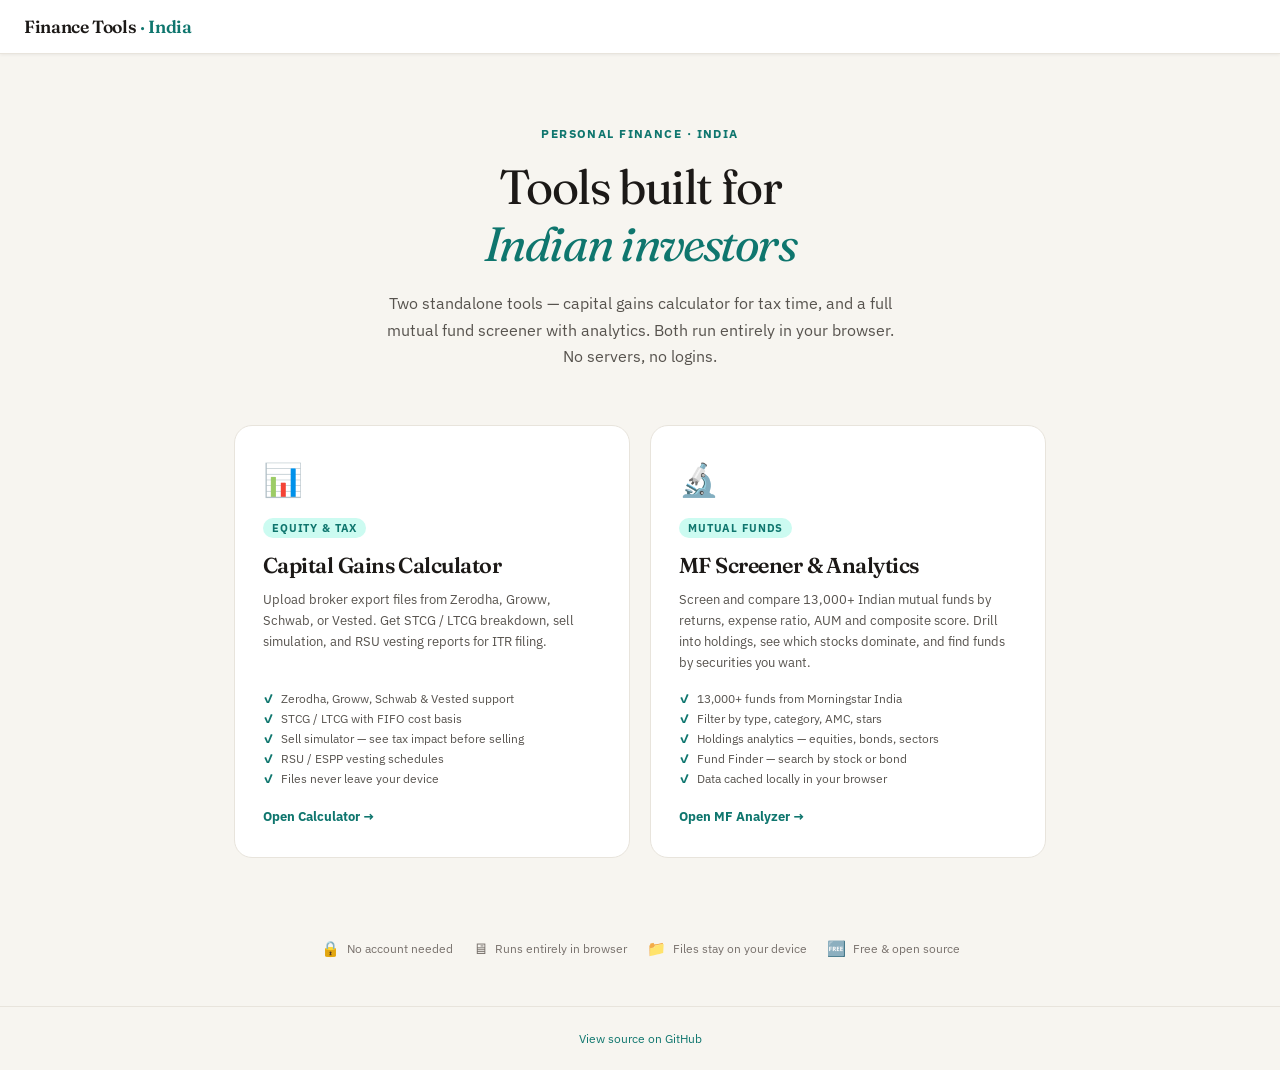
==== index.html @ f5ee78d6 "Add hub landing page, link both tools from home - index.html: new landing page with cards for both t" ====
<!DOCTYPE html>
<html lang="en">
<head>
<meta charset="UTF-8">
<meta name="viewport" content="width=device-width,initial-scale=1">
<title>Finance Tools · India</title>
<meta name="description" content="Personal finance tools for Indian investors. Tax & capital gains calculator, mutual fund screener and analytics. Runs entirely in your browser.">
<link rel="preconnect" href="https://fonts.googleapis.com">
<link href="https://fonts.googleapis.com/css2?family=Fraunces:opsz,wght@9..144,300;9..144,400;9..144,600&family=IBM+Plex+Sans:wght@400;500;600;700&display=swap" rel="stylesheet">
<style>
:root{
  --c:#F7F5F0;--s:#fff;--b:#E8E4DC;--ink:#1C1917;--mu:#57534E;--sub:#78716C;
  --a:#0F766E;--ah:#0D5F58;--as:#CCFBF1;
  --g:#15803D;--r:#B91C1C;
  --fd:'Fraunces',Georgia,serif;--fu:'IBM Plex Sans',system-ui,sans-serif;
}
*{box-sizing:border-box;margin:0;padding:0}
html,body{min-height:100%;font-family:var(--fu);background:var(--c);color:var(--ink);-webkit-font-smoothing:antialiased}

/* ── HEADER ── */
.hdr{background:var(--s);border-bottom:1px solid var(--b);padding:0 24px;height:54px;display:flex;align-items:center;box-shadow:0 1px 3px rgba(28,25,23,.06)}
.hdr-brand{font-family:var(--fd);font-size:1.1rem;font-weight:600;letter-spacing:-.02em;color:var(--ink)}
.hdr-brand span{color:var(--a)}

/* ── HERO ── */
.hero{max-width:740px;margin:0 auto;padding:72px 24px 56px;text-align:center}
.hero-eyebrow{font-size:.75rem;font-weight:700;letter-spacing:.12em;text-transform:uppercase;color:var(--a);margin-bottom:18px}
.hero h1{font-family:var(--fd);font-size:clamp(2rem,5vw,3rem);font-weight:400;line-height:1.18;letter-spacing:-.03em;color:var(--ink);margin-bottom:18px}
.hero h1 em{font-style:italic;color:var(--a)}
.hero p{font-size:1rem;color:var(--mu);line-height:1.65;max-width:520px;margin:0 auto}

/* ── CARDS ── */
.cards{max-width:860px;margin:0 auto;padding:0 24px 80px;display:grid;grid-template-columns:1fr 1fr;gap:20px}
@media(max-width:620px){.cards{grid-template-columns:1fr;padding:0 16px 60px}}

.card{background:var(--s);border:1.5px solid var(--b);border-radius:18px;padding:32px 28px;display:flex;flex-direction:column;gap:0;transition:border-color .2s,box-shadow .2s;cursor:pointer;text-decoration:none;color:inherit;position:relative;overflow:hidden}
.card:hover{border-color:var(--a);box-shadow:0 8px 32px rgba(15,118,110,.12)}
.card::before{content:'';position:absolute;inset:0;background:linear-gradient(135deg,rgba(15,118,110,.04) 0%,transparent 60%);opacity:0;transition:opacity .2s}
.card:hover::before{opacity:1}

.card-icon{font-size:2rem;margin-bottom:18px;display:block}
.card-badge{display:inline-flex;align-items:center;gap:4px;font-size:.67rem;font-weight:700;text-transform:uppercase;letter-spacing:.08em;padding:3px 9px;border-radius:20px;margin-bottom:14px;width:fit-content}
.badge-ready{background:var(--as);color:var(--a)}
.badge-local{background:#ECFDF5;color:#065F46}

.card h2{font-family:var(--fd);font-size:1.35rem;font-weight:600;letter-spacing:-.025em;line-height:1.25;margin-bottom:10px}
.card p{font-size:.82rem;color:var(--mu);line-height:1.6;flex:1}

.card-features{list-style:none;margin-top:18px;display:flex;flex-direction:column;gap:5px}
.card-features li{font-size:.75rem;color:var(--mu);display:flex;align-items:center;gap:7px}
.card-features li::before{content:'✓';color:var(--a);font-weight:700;font-size:.72rem;flex-shrink:0}

.card-arrow{margin-top:22px;display:flex;align-items:center;gap:6px;font-size:.8rem;font-weight:700;color:var(--a);transition:gap .15s}
.card:hover .card-arrow{gap:10px}

/* ── FOOTER ── */
.footer{border-top:1px solid var(--b);padding:24px;text-align:center;font-size:.75rem;color:var(--sub)}
.footer a{color:var(--a);text-decoration:none}
.footer a:hover{text-decoration:underline}

/* ── PRIVACY STRIP ── */
.privacy{max-width:860px;margin:0 auto;padding:0 24px 48px;display:flex;align-items:center;justify-content:center;gap:20px;flex-wrap:wrap}
.privacy-item{display:flex;align-items:center;gap:7px;font-size:.75rem;color:var(--sub)}
.privacy-item span{font-size:.95rem}
</style>
</head>
<body>

<header class="hdr">
  <div class="hdr-brand">Finance Tools <span>· India</span></div>
</header>

<section class="hero">
  <div class="hero-eyebrow">Personal Finance · India</div>
  <h1>Tools built for<br><em>Indian investors</em></h1>
  <p>Two standalone tools — capital gains calculator for tax time, and a full mutual fund screener with analytics. Both run entirely in your browser. No servers, no logins.</p>
</section>

<div class="cards">

  <!-- Equity / Tax Analyzer -->
  <a class="card" href="./equity-analyzer.html">
    <span class="card-icon">📊</span>
    <span class="card-badge badge-ready">Equity &amp; Tax</span>
    <h2>Capital Gains Calculator</h2>
    <p>Upload broker export files from Zerodha, Groww, Schwab, or Vested. Get STCG / LTCG breakdown, sell simulation, and RSU vesting reports for ITR filing.</p>
    <ul class="card-features">
      <li>Zerodha, Groww, Schwab &amp; Vested support</li>
      <li>STCG / LTCG with FIFO cost basis</li>
      <li>Sell simulator — see tax impact before selling</li>
      <li>RSU / ESPP vesting schedules</li>
      <li>Files never leave your device</li>
    </ul>
    <div class="card-arrow">Open Calculator →</div>
  </a>

  <!-- MF Analyzer -->
  <a class="card" href="./MF_Analyzer/">
    <span class="card-icon">🔬</span>
    <span class="card-badge badge-ready">Mutual Funds</span>
    <h2>MF Screener &amp; Analytics</h2>
    <p>Screen and compare 13,000+ Indian mutual funds by returns, expense ratio, AUM and composite score. Drill into holdings, see which stocks dominate, and find funds by securities you want.</p>
    <ul class="card-features">
      <li>13,000+ funds from Morningstar India</li>
      <li>Filter by type, category, AMC, stars</li>
      <li>Holdings analytics — equities, bonds, sectors</li>
      <li>Fund Finder — search by stock or bond</li>
      <li>Data cached locally in your browser</li>
    </ul>
    <div class="card-arrow">Open MF Analyzer →</div>
  </a>

</div>

<div class="privacy">
  <div class="privacy-item"><span>🔒</span> No account needed</div>
  <div class="privacy-item"><span>🖥</span> Runs entirely in browser</div>
  <div class="privacy-item"><span>📁</span> Files stay on your device</div>
  <div class="privacy-item"><span>🆓</span> Free &amp; open source</div>
</div>

<footer class="footer">
  <a href="https://github.com/pawoPawan/equity_analyzer" target="_blank">View source on GitHub</a>
</footer>

</body>
</html>
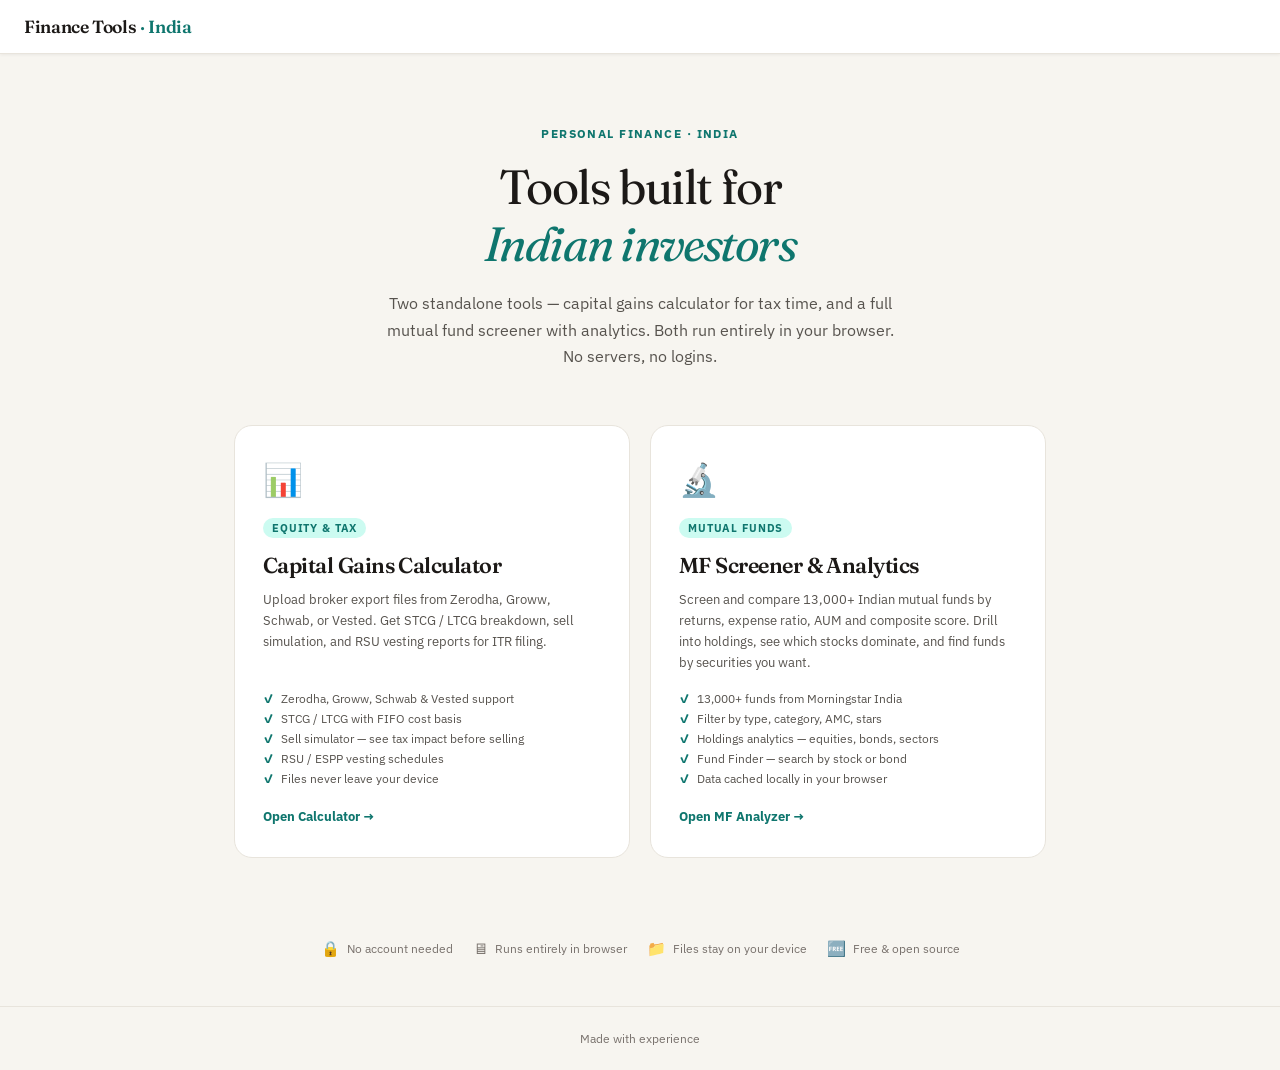
==== commit 3b1455eb: "Replace GitHub source link with 'Made with experience' Co-Authored-By: Claude Sonnet 4.6 <noreply@an" ====
--- a/index.html
+++ b/index.html
@@ -120,7 +120,7 @@
 </div>
 
 <footer class="footer">
-  <a href="https://github.com/pawoPawan/equity_analyzer" target="_blank">View source on GitHub</a>
+  <span>Made with experience</span>
 </footer>
 
 </body>
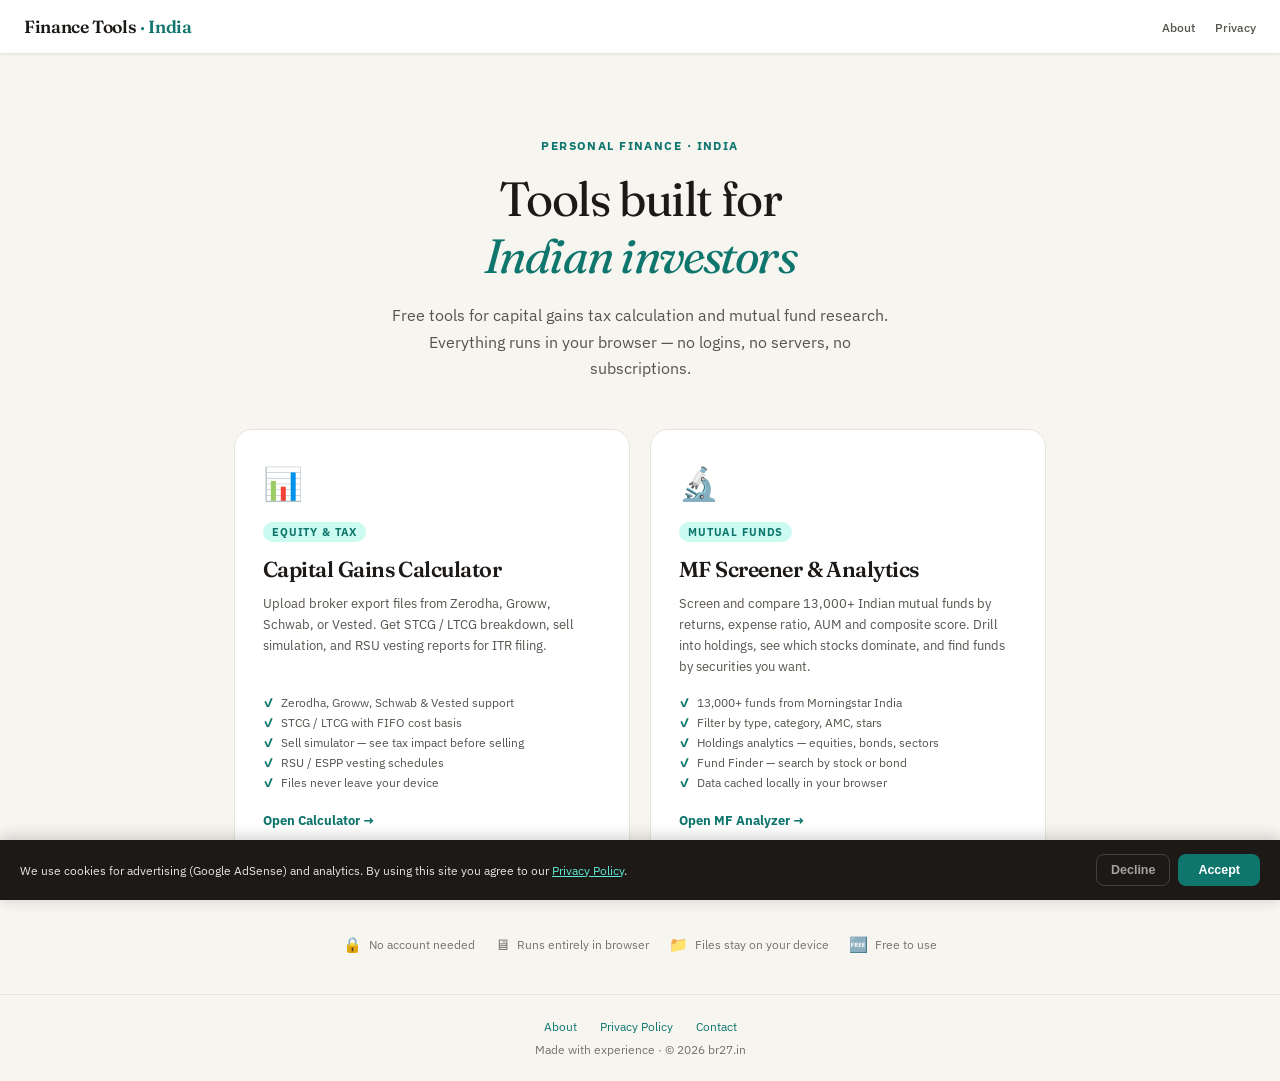
==== commit d8668424: "Add AdSense foundation: privacy policy, about page, cookie consent, SEO meta tags - New privacy-poli" ====
--- a/index.html
+++ b/index.html
@@ -3,8 +3,20 @@
 <head>
 <meta charset="UTF-8">
 <meta name="viewport" content="width=device-width,initial-scale=1">
-<title>Finance Tools · India</title>
-<meta name="description" content="Personal finance tools for Indian investors. Tax & capital gains calculator, mutual fund screener and analytics. Runs entirely in your browser.">
+<title>Finance Tools India · Free MF Screener &amp; Capital Gains Calculator</title>
+<meta name="description" content="Free finance tools for Indian investors. Mutual fund screener with 13,000+ funds, capital gains calculator for ITR filing. Runs entirely in your browser — no login, no data upload.">
+<meta name="keywords" content="mutual fund screener india, capital gains calculator india, LTCG STCG calculator, MF analytics, ITR filing tool, zerodha capital gains">
+<meta property="og:title" content="Finance Tools India · Free MF Screener &amp; Capital Gains Calculator">
+<meta property="og:description" content="Free, privacy-first finance tools for Indian investors. No login required.">
+<meta property="og:type" content="website">
+<meta property="og:url" content="https://br27.in">
+<link rel="canonical" href="https://br27.in/">
+
+<!-- Google AdSense — uncomment and replace ca-pub-XXXXXXXXXXXXXXXX after approval -->
+<!--
+<script async src="https://pagead2.googlesyndication.com/pagead/js/adsbygoogle.js?client=ca-pub-XXXXXXXXXXXXXXXX" crossorigin="anonymous"></script>
+-->
+
 <link rel="preconnect" href="https://fonts.googleapis.com">
 <link href="https://fonts.googleapis.com/css2?family=Fraunces:opsz,wght@9..144,300;9..144,400;9..144,600&family=IBM+Plex+Sans:wght@400;500;600;700&display=swap" rel="stylesheet">
 <style>
@@ -18,20 +30,27 @@
 html,body{min-height:100%;font-family:var(--fu);background:var(--c);color:var(--ink);-webkit-font-smoothing:antialiased}
 
 /* ── HEADER ── */
-.hdr{background:var(--s);border-bottom:1px solid var(--b);padding:0 24px;height:54px;display:flex;align-items:center;box-shadow:0 1px 3px rgba(28,25,23,.06)}
+.hdr{background:var(--s);border-bottom:1px solid var(--b);padding:0 24px;height:54px;display:flex;align-items:center;justify-content:space-between;box-shadow:0 1px 3px rgba(28,25,23,.06)}
 .hdr-brand{font-family:var(--fd);font-size:1.1rem;font-weight:600;letter-spacing:-.02em;color:var(--ink)}
 .hdr-brand span{color:var(--a)}
+.hdr-nav{display:flex;gap:20px}
+.hdr-nav a{font-size:.78rem;color:var(--mu);text-decoration:none;font-weight:500}
+.hdr-nav a:hover{color:var(--a)}
+
+/* ── AD SLOT ── */
+.ad-slot{max-width:860px;margin:0 auto;padding:0 24px;text-align:center}
+.ad-placeholder{background:var(--s);border:1.5px dashed var(--b);border-radius:10px;padding:16px;font-size:.7rem;color:var(--sub);min-height:90px;display:flex;align-items:center;justify-content:center}
 
 /* ── HERO ── */
-.hero{max-width:740px;margin:0 auto;padding:72px 24px 56px;text-align:center}
+.hero{max-width:740px;margin:0 auto;padding:64px 24px 48px;text-align:center}
 .hero-eyebrow{font-size:.75rem;font-weight:700;letter-spacing:.12em;text-transform:uppercase;color:var(--a);margin-bottom:18px}
 .hero h1{font-family:var(--fd);font-size:clamp(2rem,5vw,3rem);font-weight:400;line-height:1.18;letter-spacing:-.03em;color:var(--ink);margin-bottom:18px}
 .hero h1 em{font-style:italic;color:var(--a)}
 .hero p{font-size:1rem;color:var(--mu);line-height:1.65;max-width:520px;margin:0 auto}
 
 /* ── CARDS ── */
-.cards{max-width:860px;margin:0 auto;padding:0 24px 80px;display:grid;grid-template-columns:1fr 1fr;gap:20px}
-@media(max-width:620px){.cards{grid-template-columns:1fr;padding:0 16px 60px}}
+.cards{max-width:860px;margin:0 auto;padding:0 24px 48px;display:grid;grid-template-columns:1fr 1fr;gap:20px}
+@media(max-width:620px){.cards{grid-template-columns:1fr;padding:0 16px 40px}}
 
 .card{background:var(--s);border:1.5px solid var(--b);border-radius:18px;padding:32px 28px;display:flex;flex-direction:column;gap:0;transition:border-color .2s,box-shadow .2s;cursor:pointer;text-decoration:none;color:inherit;position:relative;overflow:hidden}
 .card:hover{border-color:var(--a);box-shadow:0 8px 32px rgba(15,118,110,.12)}
@@ -41,7 +60,6 @@
 .card-icon{font-size:2rem;margin-bottom:18px;display:block}
 .card-badge{display:inline-flex;align-items:center;gap:4px;font-size:.67rem;font-weight:700;text-transform:uppercase;letter-spacing:.08em;padding:3px 9px;border-radius:20px;margin-bottom:14px;width:fit-content}
 .badge-ready{background:var(--as);color:var(--a)}
-.badge-local{background:#ECFDF5;color:#065F46}
 
 .card h2{font-family:var(--fd);font-size:1.35rem;font-weight:600;letter-spacing:-.025em;line-height:1.25;margin-bottom:10px}
 .card p{font-size:.82rem;color:var(--mu);line-height:1.6;flex:1}
@@ -53,27 +71,51 @@
 .card-arrow{margin-top:22px;display:flex;align-items:center;gap:6px;font-size:.8rem;font-weight:700;color:var(--a);transition:gap .15s}
 .card:hover .card-arrow{gap:10px}
 
+/* ── PRIVACY STRIP ── */
+.privacy{max-width:860px;margin:0 auto;padding:0 24px 40px;display:flex;align-items:center;justify-content:center;gap:20px;flex-wrap:wrap}
+.privacy-item{display:flex;align-items:center;gap:7px;font-size:.75rem;color:var(--sub)}
+.privacy-item span{font-size:.95rem}
+
 /* ── FOOTER ── */
 .footer{border-top:1px solid var(--b);padding:24px;text-align:center;font-size:.75rem;color:var(--sub)}
-.footer a{color:var(--a);text-decoration:none}
+.footer a{color:var(--a);text-decoration:none;margin:0 10px}
 .footer a:hover{text-decoration:underline}
-
-/* ── PRIVACY STRIP ── */
-.privacy{max-width:860px;margin:0 auto;padding:0 24px 48px;display:flex;align-items:center;justify-content:center;gap:20px;flex-wrap:wrap}
-.privacy-item{display:flex;align-items:center;gap:7px;font-size:.75rem;color:var(--sub)}
-.privacy-item span{font-size:.95rem}
+.footer-links{margin-bottom:8px}
+
+/* ── COOKIE CONSENT ── */
+.cookie-bar{position:fixed;bottom:0;left:0;right:0;background:#1C1917;color:#E7E5E4;padding:14px 20px;display:flex;align-items:center;justify-content:space-between;gap:14px;z-index:999;flex-wrap:wrap;box-shadow:0 -2px 16px rgba(0,0,0,.2)}
+.cookie-bar p{font-size:.78rem;line-height:1.5;flex:1;min-width:200px}
+.cookie-bar a{color:#5EEAD4;text-decoration:underline}
+.cookie-bar-btns{display:flex;gap:8px;flex-shrink:0}
+.cookie-accept{background:var(--a);color:#fff;border:none;padding:8px 20px;border-radius:8px;font-size:.78rem;font-weight:700;cursor:pointer}
+.cookie-accept:hover{background:var(--ah)}
+.cookie-decline{background:transparent;color:#A8A29E;border:1.5px solid #44403C;padding:8px 14px;border-radius:8px;font-size:.78rem;font-weight:600;cursor:pointer}
+.cookie-decline:hover{color:#E7E5E4}
 </style>
 </head>
 <body>
 
 <header class="hdr">
   <div class="hdr-brand">Finance Tools <span>· India</span></div>
+  <nav class="hdr-nav">
+    <a href="/about.html">About</a>
+    <a href="/privacy-policy.html">Privacy</a>
+  </nav>
 </header>
+
+<!-- Ad slot — top banner (activates after AdSense approval) -->
+<div class="ad-slot" style="padding-top:20px">
+  <!-- AdSense responsive ad unit: replace comment with your ad code after approval
+  <ins class="adsbygoogle" style="display:block" data-ad-client="ca-pub-XXXXXXXXXXXXXXXX"
+       data-ad-slot="XXXXXXXXXX" data-ad-format="auto" data-full-width-responsive="true"></ins>
+  <script>(adsbygoogle = window.adsbygoogle || []).push({});</script>
+  -->
+</div>
 
 <section class="hero">
   <div class="hero-eyebrow">Personal Finance · India</div>
   <h1>Tools built for<br><em>Indian investors</em></h1>
-  <p>Two standalone tools — capital gains calculator for tax time, and a full mutual fund screener with analytics. Both run entirely in your browser. No servers, no logins.</p>
+  <p>Free tools for capital gains tax calculation and mutual fund research. Everything runs in your browser — no logins, no servers, no subscriptions.</p>
 </section>
 
 <div class="cards">
@@ -112,16 +154,59 @@
 
 </div>
 
+<!-- Ad slot — between cards and privacy strip -->
+<div class="ad-slot" style="padding-bottom:24px">
+  <!-- AdSense responsive ad unit: replace comment with your ad code after approval
+  <ins class="adsbygoogle" style="display:block" data-ad-client="ca-pub-XXXXXXXXXXXXXXXX"
+       data-ad-slot="XXXXXXXXXX" data-ad-format="auto" data-full-width-responsive="true"></ins>
+  <script>(adsbygoogle = window.adsbygoogle || []).push({});</script>
+  -->
+</div>
+
 <div class="privacy">
   <div class="privacy-item"><span>🔒</span> No account needed</div>
   <div class="privacy-item"><span>🖥</span> Runs entirely in browser</div>
   <div class="privacy-item"><span>📁</span> Files stay on your device</div>
-  <div class="privacy-item"><span>🆓</span> Free &amp; open source</div>
+  <div class="privacy-item"><span>🆓</span> Free to use</div>
 </div>
 
 <footer class="footer">
-  <span>Made with experience</span>
+  <div class="footer-links">
+    <a href="/about.html">About</a>
+    <a href="/privacy-policy.html">Privacy Policy</a>
+    <a href="mailto:hello@br27.in">Contact</a>
+  </div>
+  <span>Made with experience · © 2026 br27.in</span>
 </footer>
+
+<!-- Cookie Consent -->
+<div class="cookie-bar" id="cookieBar" style="display:none">
+  <p>We use cookies for advertising (Google AdSense) and analytics. By using this site you agree to our <a href="/privacy-policy.html">Privacy Policy</a>.</p>
+  <div class="cookie-bar-btns">
+    <button class="cookie-decline" onclick="cookieChoose(false)">Decline</button>
+    <button class="cookie-accept" onclick="cookieChoose(true)">Accept</button>
+  </div>
+</div>
+
+<script>
+// Cookie consent logic
+(function(){
+  var consent = localStorage.getItem('cookieConsent');
+  if (consent === null) {
+    // Show banner after short delay so page renders first
+    setTimeout(function(){ document.getElementById('cookieBar').style.display = 'flex'; }, 800);
+  }
+})();
+
+function cookieChoose(accepted) {
+  localStorage.setItem('cookieConsent', accepted ? 'yes' : 'no');
+  document.getElementById('cookieBar').style.display = 'none';
+  // If accepted and AdSense is loaded, enable personalised ads
+  if (accepted && typeof adsbygoogle !== 'undefined') {
+    (adsbygoogle = window.adsbygoogle || []).push({ google_ad_client: 'ca-pub-XXXXXXXXXXXXXXXX', enable_page_level_ads: true });
+  }
+}
+</script>
 
 </body>
 </html>
